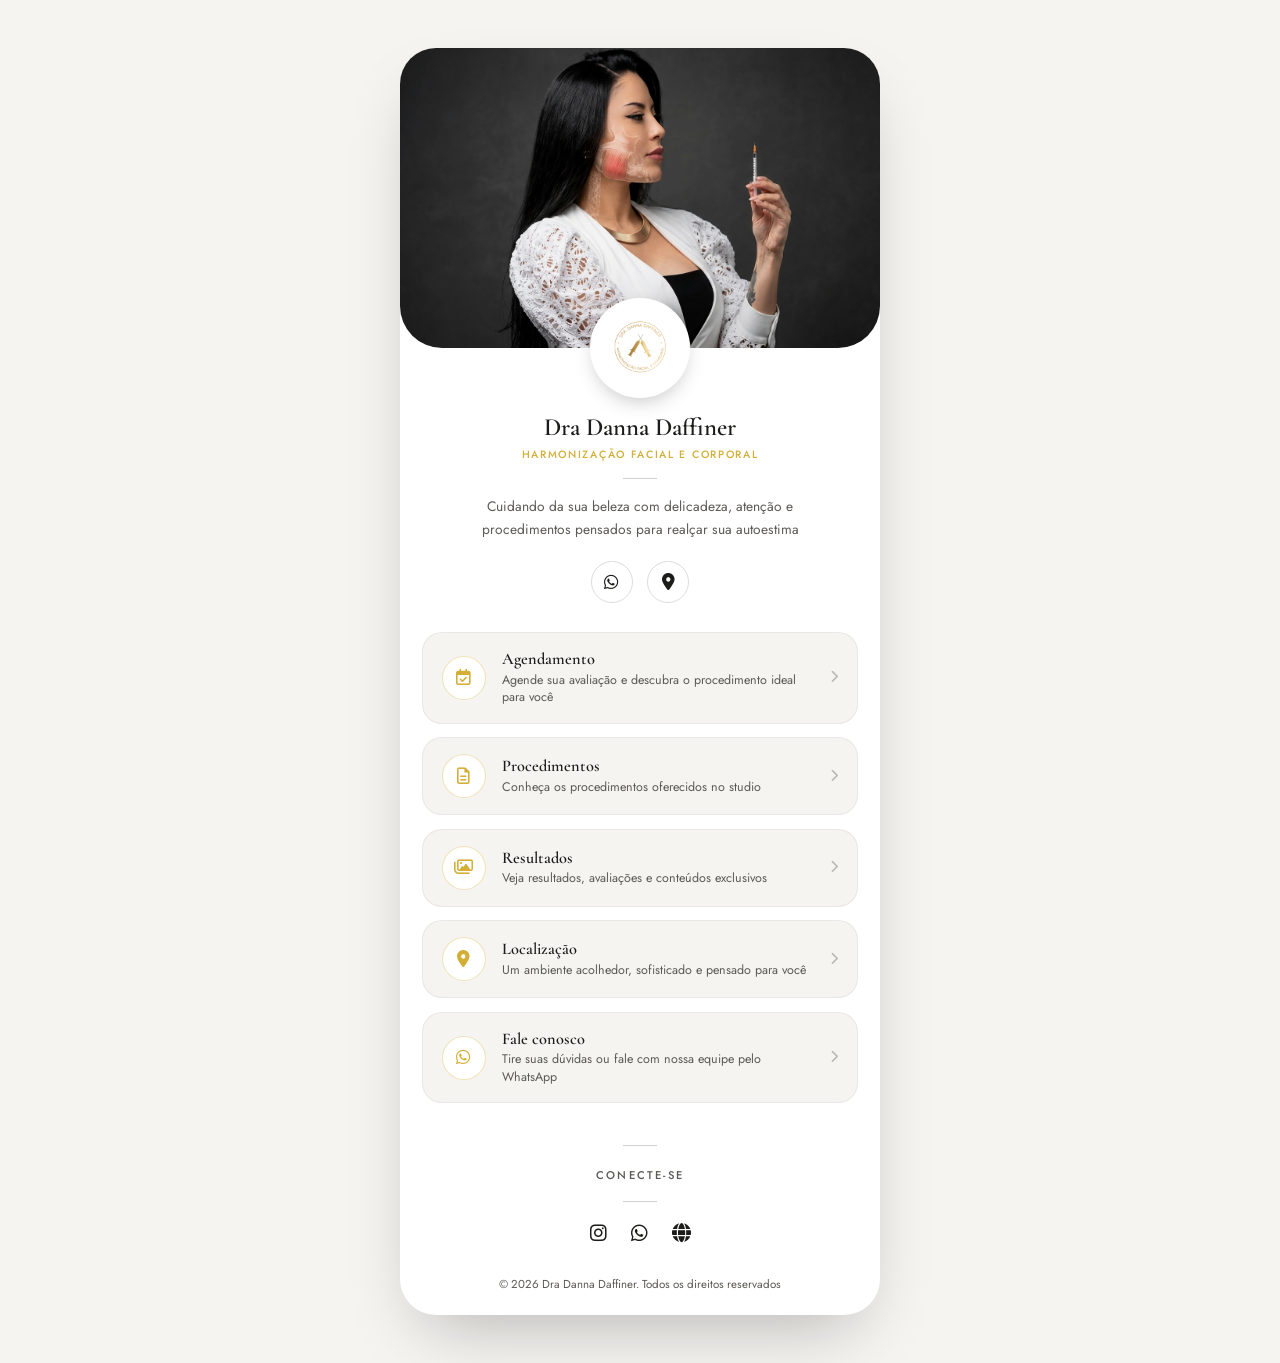
==== link-bio/index.html @ 5c9fcd3d "Initial commit: site da Dra Danna Daffiner Landing page com hero, carrossel de serviços, marquee de " ====
<!DOCTYPE html>
<html lang="pt-BR">
<head>
<meta charset="UTF-8">
<meta name="viewport" content="width=device-width, initial-scale=1.0">
<title>Dra Danna Daffiner | Link na bio</title>
<meta name="description" content="Todos os links da Dra Danna Daffiner em um só lugar">

<link rel="preconnect" href="https://fonts.googleapis.com">
<link rel="preconnect" href="https://fonts.gstatic.com" crossorigin>
<link href="https://fonts.googleapis.com/css2?family=Cormorant+Garamond:wght@400;500;600;700&family=Jost:wght@300;400;500;600&display=swap" rel="stylesheet">

<link rel="stylesheet" href="https://cdnjs.cloudflare.com/ajax/libs/font-awesome/6.5.1/css/all.min.css">

<link rel="stylesheet" href="../css/style.css">
<link rel="stylesheet" href="../css/link-bio.css">
</head>
<body class="linkbio-body">

<main class="linkbio">
  <div class="linkbio-photo">
    <img src="../assets/Danna.jpg" alt="Dra Danna Daffiner">
  </div>

  <div class="linkbio-brand">
    <img src="../assets/logo-badge.png" alt="Dra Danna Daffiner" class="linkbio-logo">
    <h1 class="linkbio-name">Dra Danna Daffiner</h1>
    <span class="linkbio-sub">Harmonização facial e corporal</span>
    <div class="linkbio-divider"></div>
    <p class="linkbio-tagline">Cuidando da sua beleza com delicadeza, atenção e procedimentos pensados para realçar sua autoestima</p>

    <div class="linkbio-quicklinks">
      <a href="https://wa.me/5500000000000" target="_blank" rel="noopener" aria-label="WhatsApp"><i class="fa-brands fa-whatsapp"></i></a>
      <a href="#" target="_blank" rel="noopener" aria-label="Localização"><i class="fa-solid fa-location-dot"></i></a>
    </div>
  </div>

  <nav class="linkbio-links">
    <a class="linkbio-item" href="../index.html#contato">
      <span class="linkbio-icon"><i class="fa-regular fa-calendar-check"></i></span>
      <span class="linkbio-text">
        <strong>Agendamento</strong>
        <small>Agende sua avaliação e descubra o procedimento ideal para você</small>
      </span>
      <i class="fa-solid fa-chevron-right linkbio-chevron"></i>
    </a>

    <a class="linkbio-item" href="../index.html#servicos">
      <span class="linkbio-icon"><i class="fa-regular fa-file-lines"></i></span>
      <span class="linkbio-text">
        <strong>Procedimentos</strong>
        <small>Conheça os procedimentos oferecidos no studio</small>
      </span>
      <i class="fa-solid fa-chevron-right linkbio-chevron"></i>
    </a>

    <a class="linkbio-item" href="#">
      <span class="linkbio-icon"><i class="fa-regular fa-images"></i></span>
      <span class="linkbio-text">
        <strong>Resultados</strong>
        <small>Veja resultados, avaliações e conteúdos exclusivos</small>
      </span>
      <i class="fa-solid fa-chevron-right linkbio-chevron"></i>
    </a>

    <a class="linkbio-item" href="#">
      <span class="linkbio-icon"><i class="fa-solid fa-location-dot"></i></span>
      <span class="linkbio-text">
        <strong>Localização</strong>
        <small>Um ambiente acolhedor, sofisticado e pensado para você</small>
      </span>
      <i class="fa-solid fa-chevron-right linkbio-chevron"></i>
    </a>

    <a class="linkbio-item" href="https://wa.me/5500000000000" target="_blank" rel="noopener">
      <span class="linkbio-icon"><i class="fa-brands fa-whatsapp"></i></span>
      <span class="linkbio-text">
        <strong>Fale conosco</strong>
        <small>Tire suas dúvidas ou fale com nossa equipe pelo WhatsApp</small>
      </span>
      <i class="fa-solid fa-chevron-right linkbio-chevron"></i>
    </a>
  </nav>

  <div class="linkbio-connect">
    <div class="linkbio-divider"></div>
    <span>Conecte-se</span>
    <div class="linkbio-divider"></div>
    <div class="linkbio-social">
      <a href="#" target="_blank" rel="noopener" aria-label="Instagram"><i class="fa-brands fa-instagram"></i></a>
      <a href="https://wa.me/5500000000000" target="_blank" rel="noopener" aria-label="WhatsApp"><i class="fa-brands fa-whatsapp"></i></a>
      <a href="#" target="_blank" rel="noopener" aria-label="Site"><i class="fa-solid fa-globe"></i></a>
    </div>
  </div>

  <p class="linkbio-copy">&copy; <span id="year"></span> Dra Danna Daffiner. Todos os direitos reservados</p>
</main>

<script>
  document.getElementById('year').textContent = new Date().getFullYear();
</script>
</body>
</html>
---- css/style.css ----
﻿/* ============================================
   DRA DANNA DAFF â€” Design System (placeholder)
   Paleta neutra atÃ© recebermos logo/cores reais
   ============================================ */
:root{
  --ink:#1c1c1a;
  --ink-soft:#5c5a56;
  --accent:#8a7a6a;
  --accent-dark:#6e6053;
  --gold:#d3af37;
  --white:#ffffff;
  --off-white:#f6f4f1;
  --dark:#141311;

  --font-title:'Cormorant Garamond', serif;
  --font-body:'Jost', sans-serif;

  --radius:4px;
  --ease: cubic-bezier(.16,.84,.44,1);
}

*,*::before,*::after{box-sizing:border-box;margin:0;padding:0;}
html{scroll-behavior:smooth;overflow-x:hidden;}
body{
  font-family:var(--font-body);
  color:var(--ink);
  background:var(--white);
  overflow-x:hidden;
  -webkit-font-smoothing:antialiased;
}
img{max-width:100%;display:block;}
a{text-decoration:none;color:inherit;}
ul{list-style:none;}
button{font-family:inherit;cursor:pointer;background:none;border:none;}
.container{width:100%;max-width:1180px;margin:0 auto;padding:0 clamp(20px,4vw,56px);}

h1,h2,h3{font-family:var(--font-title);font-weight:600;}

.kicker{
  display:inline-block;font-family:var(--font-body);
  font-size:.76rem;font-weight:500;letter-spacing:.18em;text-transform:uppercase;
  color:var(--accent-dark);margin-bottom:1.1rem;
}
.accent{color:var(--accent-dark);font-style:italic;}

/* ============ Buttons ============ */
.btn{
  display:inline-flex;align-items:center;gap:10px;
  padding:.9rem 2rem;border-radius:var(--radius);border:1px solid transparent;
  font-size:.86rem;font-weight:500;letter-spacing:.02em;
  transition:background .3s var(--ease), color .3s var(--ease), border-color .3s var(--ease);
}
.btn-lg{padding:1.05rem 2.4rem;}
.btn-primary{background:var(--ink);color:var(--white);}
.btn-primary:hover{background:var(--accent-dark);}
.btn-outline{background:transparent;color:var(--ink);border-color:rgba(28,28,26,.25);}
.btn-outline:hover{border-color:var(--ink);}

/* ============ Header ============ */
.site-header{
  position:fixed;top:0;left:0;right:0;z-index:500;
  background:transparent;border-bottom:1px solid transparent;
  transition:background .35s var(--ease), border-color .35s var(--ease);
}
.site-header.scrolled{
  background:url('../assets/fndheader.jpg') center/cover;
  border-bottom-color:rgba(28,28,26,.1);
}
.site-header.scrolled::before{
  content:'';position:absolute;top:0;left:0;bottom:0;
  width:clamp(240px,28vw,420px);
  background:linear-gradient(to right, rgba(255,255,255,.97) 0%, rgba(255,255,255,.97) 50%, rgba(255,255,255,0) 100%);
  pointer-events:none;z-index:0;
}
.header-inner{position:relative;z-index:1;display:flex;align-items:center;justify-content:space-between;padding:2px clamp(20px,4vw,56px);}
.brand{display:flex;align-items:center;}
.brand-logo{height:140px;width:auto;}

.main-nav ul{display:flex;gap:2.2rem;}
.main-nav a{position:relative;font-size:.86rem;font-weight:400;color:rgba(255,255,255,.85);padding:6px 0;transition:color .3s;}
.main-nav a::after{content:'';position:absolute;left:0;bottom:0;height:1px;width:0;background:var(--white);transition:width .3s var(--ease);}
.main-nav a:hover,.main-nav a.active{color:var(--white);}
.main-nav a:hover::after,.main-nav a.active::after{width:100%;}

.site-header.scrolled .main-nav a{color:var(--ink-soft);}
.site-header.scrolled .main-nav a::after{background:var(--ink);}
.site-header.scrolled .main-nav a:hover,.site-header.scrolled .main-nav a.active{color:var(--ink);}

.header-actions{display:flex;align-items:center;gap:1.2rem;}
.header-cta{padding:.6rem 1.3rem;font-size:.8rem;}
.nav-toggle{display:none;flex-direction:column;justify-content:center;gap:5px;width:32px;height:32px;}
.nav-toggle span{width:100%;height:1.5px;background:var(--white);transition:.3s;}
.site-header.scrolled .nav-toggle span{background:var(--ink);}

.mobile-nav{
  display:none;background:var(--white);border-top:1px solid rgba(28,28,26,.08);
  max-height:0;overflow:hidden;transition:max-height .4s var(--ease);
}
.mobile-nav.is-open{max-height:340px;}
.mobile-nav ul{display:flex;flex-direction:column;padding:.5rem clamp(20px,4vw,56px) 1.2rem;}
.mobile-nav a{display:block;padding:.75rem 0;color:var(--ink-soft);font-size:.9rem;border-bottom:1px solid rgba(28,28,26,.06);}
.mobile-nav li:last-child a{border-bottom:none;}

/* ============ Hero ============ */
.hero{
  position:relative;
  min-height:100vh;
  min-height:100svh;
  width:100%;
  background-size:cover;background-position:center top;background-repeat:no-repeat;
  display:flex;align-items:flex-end;
  padding:calc(88px + 3rem) 0 5.5rem;
}
.hero::before{
  content:'';position:absolute;inset:0;
  background:linear-gradient(to top, rgba(10,9,8,.85) 0%, rgba(10,9,8,.4) 42%, rgba(10,9,8,0) 78%);
}
.hero-inner{position:relative;z-index:2;max-width:540px;}
.hero .kicker{color:var(--white);opacity:.92;}
.hero h1{
  color:var(--white);text-transform:uppercase;
  font-size:clamp(2.4rem,5.4vw,3.9rem);line-height:1.15;
}
.hero p{color:rgba(255,255,255,.86);font-size:1rem;line-height:1.7;max-width:440px;margin:1.5rem 0 0;}
.hero-cta{
  display:inline-flex;align-items:center;gap:.8rem;margin-top:2.3rem;
  color:var(--white);font-family:var(--font-body);font-size:.78rem;font-weight:500;
  letter-spacing:.14em;text-transform:uppercase;
  border-bottom:1px solid rgba(255,255,255,.4);padding-bottom:.5rem;
  transition:border-color .3s var(--ease), gap .3s var(--ease);
}
.hero-cta i{font-size:.72rem;transition:transform .3s var(--ease);}
.hero-cta:hover{border-color:var(--white);gap:1.1rem;}

/* ============ Section head ============ */
.section-head{text-align:center;max-width:600px;margin:0 auto 3rem;}
.section-head h2{font-size:clamp(1.8rem,3vw,2.3rem);}
.section-sub{color:var(--ink-soft);font-size:.92rem;margin-top:.8rem;line-height:1.6;}

/* ============ ServiÃ§os ============ */
.servicos{padding:6.5rem 0 5.5rem;position:relative;overflow:hidden;}
.servicos::before,.servicos::after{
  content:'';position:absolute;border-radius:50%;
  border:1px solid rgba(211,175,55,.16);pointer-events:none;z-index:0;
}
.servicos::before{width:620px;height:620px;top:-260px;right:-200px;}
.servicos::after{width:340px;height:340px;bottom:-160px;left:-140px;border-color:rgba(211,175,55,.12);}
.servicos .container,.servicos-carousel{position:relative;z-index:1;}

.servicos-carousel{position:relative;padding:.5rem 0;}

.servicos-track{
  --visible:4;--gap:1.8rem;
  display:flex;gap:var(--gap);overflow-x:auto;scroll-behavior:smooth;
  padding:.5rem clamp(56px,7vw,96px) 1.2rem;
  cursor:grab;
  scrollbar-width:none;-ms-overflow-style:none;
}
.servicos-track::-webkit-scrollbar{display:none;}
.servicos-track.dragging{cursor:grabbing;scroll-snap-type:none;}

.servico-item{
  flex:0 0 auto;
  width:calc((100% - (var(--visible) - 1) * var(--gap)) / var(--visible));
  display:flex;flex-direction:column;align-items:center;text-align:center;
  user-select:none;-webkit-user-select:none;
}
.servico-circle{
  width:100%;aspect-ratio:1/1;max-width:150px;border-radius:50%;box-sizing:border-box;
  border:2px solid var(--gold);background:var(--off-white);
  display:flex;align-items:center;justify-content:center;
}
.servico-circle i{font-size:1.5rem;color:var(--gold);opacity:.45;}
.servico-nome{
  margin-top:1.1rem;font-size:.84rem;font-weight:500;letter-spacing:.02em;
  color:var(--ink);line-height:1.35;
}

.carousel-arrow{
  position:absolute;top:75px;transform:translateY(-50%);z-index:3;
  width:44px;height:44px;border-radius:50%;
  background:var(--white);border:1px solid rgba(28,28,26,.15);
  display:flex;align-items:center;justify-content:center;
  font-size:.8rem;color:var(--ink);
  transition:border-color .3s var(--ease), background .3s var(--ease);
}
.carousel-arrow:hover{border-color:var(--gold);color:var(--gold);}
.carousel-prev{left:clamp(6px,2vw,28px);}
.carousel-next{right:clamp(6px,2vw,28px);}

/* ============ Marquee de procedimentos ============ */
.procedimentos-marquee{background:var(--gold);overflow:hidden;padding:1.4rem 0;}
.marquee-track{display:flex;width:max-content;animation:marquee 42s linear infinite;}
.procedimentos-marquee:hover .marquee-track{animation-play-state:paused;}
.marquee-group{display:flex;align-items:center;}
.marquee-group span{
  display:inline-flex;align-items:center;white-space:nowrap;
  font-family:var(--font-title);font-weight:600;
  font-size:1.25rem;color:var(--white);padding:0 1.5rem;
}
.marquee-group span:not(:last-child)::after{
  content:'\00B7';display:inline-block;margin-left:1.5rem;
  font-family:var(--font-body);opacity:.6;color:var(--white);
}
@keyframes marquee{from{transform:translateX(0);}to{transform:translateX(-50%);}}

/* ============ Sobre ============ */
.sobre{background:var(--dark);color:var(--white);padding:6.5rem 0;text-align:center;position:relative;overflow:hidden;}
.sobre::before{
  content:'';position:absolute;top:50%;left:50%;
  width:min(70vw,780px);height:min(70vw,780px);
  transform:translate(-50%,-50%);
  border:1px solid rgba(211,175,55,.22);border-radius:50%;
  pointer-events:none;z-index:0;
}
.sobre::after{
  content:'';position:absolute;top:50%;left:50%;
  width:min(48vw,540px);height:min(48vw,540px);
  transform:translate(-50%,-50%);
  border:1px solid rgba(211,175,55,.14);border-radius:50%;
  pointer-events:none;z-index:0;
}
.sobre-inner{max-width:660px;margin:0 auto;position:relative;z-index:1;}
.sobre h2{font-size:clamp(1.8rem,3.2vw,2.4rem);margin-bottom:1.2rem;}
.sobre p{color:rgba(255,255,255,.68);line-height:1.8;margin-bottom:1.8rem;}
.sobre .btn{border-color:rgba(255,255,255,.35);color:var(--white);}
.sobre .btn:hover{border-color:var(--white);}

/* ============ Contato ============ */
.contato{padding:6.5rem 0;}
.contato-actions{display:flex;gap:1rem;justify-content:center;flex-wrap:wrap;}

/* ============ Footer ============ */
.site-footer{background:var(--off-white);color:var(--ink-soft);padding:4rem 0 0;border-top:1px solid rgba(28,28,26,.08);}
.footer-inner{display:grid;grid-template-columns:1.6fr 1fr 1fr;gap:2.5rem;padding-bottom:2.5rem;}
.footer-logo{font-family:var(--font-title);font-weight:600;font-style:italic;font-size:1.3rem;color:var(--ink);display:block;margin-bottom:.8rem;}
.footer-brand p{font-size:.86rem;line-height:1.7;}
.footer-social{display:flex;gap:1.1rem;margin-top:1.3rem;}
.footer-social a{font-size:1rem;color:var(--ink-soft);transition:color .3s;}
.footer-social a:hover{color:var(--ink);}
.footer-col h4{font-family:var(--font-title);font-weight:600;color:var(--ink);font-size:1.05rem;margin-bottom:1.1rem;}
.footer-col ul{display:flex;flex-direction:column;gap:.6rem;font-size:.85rem;}
.footer-col li{display:flex;align-items:flex-start;gap:8px;}
.footer-col i{color:var(--accent-dark);margin-top:3px;}
.footer-col a:hover{color:var(--ink);}
.footer-bottom{padding:1.4rem 0;text-align:center;font-size:.78rem;color:var(--ink-soft);border-top:1px solid rgba(28,28,26,.08);}

/* ============ WhatsApp Float ============ */
.whatsapp-float{
  position:fixed;bottom:24px;right:24px;z-index:400;
  width:52px;height:52px;border-radius:50%;
  background:#25D366;color:var(--white);font-size:1.4rem;
  display:flex;align-items:center;justify-content:center;
  box-shadow:0 6px 18px -6px rgba(0,0,0,.35);
}

/* ============ Responsive ============ */
@media (max-width:960px){
  .cards-grid{grid-template-columns:1fr;}
  .footer-inner{grid-template-columns:1fr 1fr;}
  .footer-brand{grid-column:1/-1;}
}

@media (max-width:800px){
  .main-nav{display:none;}
  .header-cta span{display:none;}
  .header-cta{padding:.6rem;}
  .nav-toggle{display:flex;}
  .nav-toggle.is-active span:nth-child(1){transform:translateY(6.5px) rotate(45deg);}
  .nav-toggle.is-active span:nth-child(2){opacity:0;}
  .nav-toggle.is-active span:nth-child(3){transform:translateY(-6.5px) rotate(-45deg);}
  .mobile-nav{display:block;}
  .brand-logo{height:118px;}
  .site-header.scrolled::before{width:60vw;}
}

@media (max-width:560px){
  .footer-inner{grid-template-columns:1fr;text-align:center;}
  .footer-social{justify-content:center;}
  .footer-col li{justify-content:center;}
  .contato-actions{flex-direction:column;}
  .contato-actions .btn{width:100%;justify-content:center;}

  .hero{padding:calc(88px + 2rem) 0 3.5rem;}
  .hero-inner{max-width:100%;}
  .hero p{max-width:100%;}

  .servicos-track{--visible:2;--gap:1rem;padding:.5rem 48px 1.2rem;}
  .servico-circle{max-width:112px;}
  .servico-circle i{font-size:1.2rem;}
  .servico-nome{font-size:.78rem;}
  .carousel-arrow{width:36px;height:36px;font-size:.7rem;}
  .carousel-prev{left:4px;}
  .carousel-next{right:4px;}
}
---- css/link-bio.css ----
/* ============================================
   DRA DANNA DAFF — Link na bio
   ============================================ */

.linkbio-body{
  background:var(--off-white);
  min-height:100vh;
  display:flex;
  justify-content:center;
  padding:0;
}

.linkbio{
  width:100%;max-width:480px;
  background:var(--white);
  position:relative;
  overflow:hidden;
  padding-bottom:1rem;
}

.linkbio-photo{
  position:relative;height:300px;overflow:hidden;
  border-radius:0 0 42px 42px;
}
.linkbio-photo img{
  width:100%;height:100%;object-fit:cover;object-position:center 15%;
}

.linkbio-brand{
  text-align:center;padding:0 1.6rem 0;
  position:relative;z-index:2;
}
.linkbio-logo{
  width:100px;height:100px;border-radius:50%;
  margin:-50px auto 0;display:block;
  background:var(--white);
  box-shadow:0 8px 22px -8px rgba(0,0,0,.3);
}
.linkbio-name{
  font-family:var(--font-title);font-weight:600;font-size:1.55rem;
  color:var(--ink);margin-top:.9rem;
}
.linkbio-sub{
  display:block;font-size:.66rem;font-weight:500;letter-spacing:.16em;
  text-transform:uppercase;color:var(--gold);margin-top:.3rem;
}
.linkbio-divider{
  width:34px;height:1px;background:rgba(28,28,26,.2);margin:1rem auto;
}
.linkbio-tagline{
  font-size:.86rem;line-height:1.65;color:var(--ink-soft);
  max-width:320px;margin:0 auto;
}
.linkbio-quicklinks{
  display:flex;justify-content:center;gap:.9rem;margin-top:1.3rem;
}
.linkbio-quicklinks a{
  width:42px;height:42px;border-radius:50%;
  border:1px solid rgba(28,28,26,.15);
  display:flex;align-items:center;justify-content:center;
  color:var(--ink);font-size:1.05rem;
  transition:border-color .3s var(--ease), color .3s var(--ease);
}
.linkbio-quicklinks a:hover{border-color:var(--gold);color:var(--gold);}

.linkbio-links{
  display:flex;flex-direction:column;gap:.85rem;
  padding:1.8rem 1.4rem 0;
}
.linkbio-item{
  display:flex;align-items:center;gap:1rem;
  background:var(--off-white);border-radius:20px;
  padding:1rem 1.15rem;border:1px solid rgba(28,28,26,.06);
  transition:border-color .3s var(--ease), transform .3s var(--ease);
}
.linkbio-item:hover{border-color:var(--gold);transform:translateY(-2px);}
.linkbio-icon{
  width:44px;height:44px;flex-shrink:0;border-radius:50%;
  background:var(--white);border:1px solid rgba(211,175,55,.35);
  display:flex;align-items:center;justify-content:center;
  color:var(--gold);font-size:1.05rem;
}
.linkbio-text{flex:1;min-width:0;}
.linkbio-text strong{
  display:block;font-family:var(--font-title);font-weight:600;
  font-size:1.02rem;color:var(--ink);margin-bottom:.15rem;
}
.linkbio-text small{
  display:block;font-size:.78rem;line-height:1.4;color:var(--ink-soft);
}
.linkbio-chevron{color:rgba(28,28,26,.28);font-size:.8rem;flex-shrink:0;}

.linkbio-connect{text-align:center;margin-top:2.6rem;padding:0 1.4rem;}
.linkbio-connect span{
  font-size:.7rem;font-weight:500;letter-spacing:.2em;
  text-transform:uppercase;color:var(--ink-soft);
}
.linkbio-social{display:flex;justify-content:center;gap:1.5rem;margin-top:1.1rem;}
.linkbio-social a{color:var(--ink);font-size:1.2rem;transition:color .3s var(--ease);}
.linkbio-social a:hover{color:var(--gold);}

.linkbio-copy{
  text-align:center;font-size:.72rem;color:var(--ink-soft);
  padding:1.8rem 1.4rem .4rem;
}

@media (min-width:560px){
  .linkbio-body{padding:3rem 1rem;align-items:flex-start;}
  .linkbio{
    border-radius:36px;
    box-shadow:0 30px 70px -24px rgba(0,0,0,.28);
  }
}
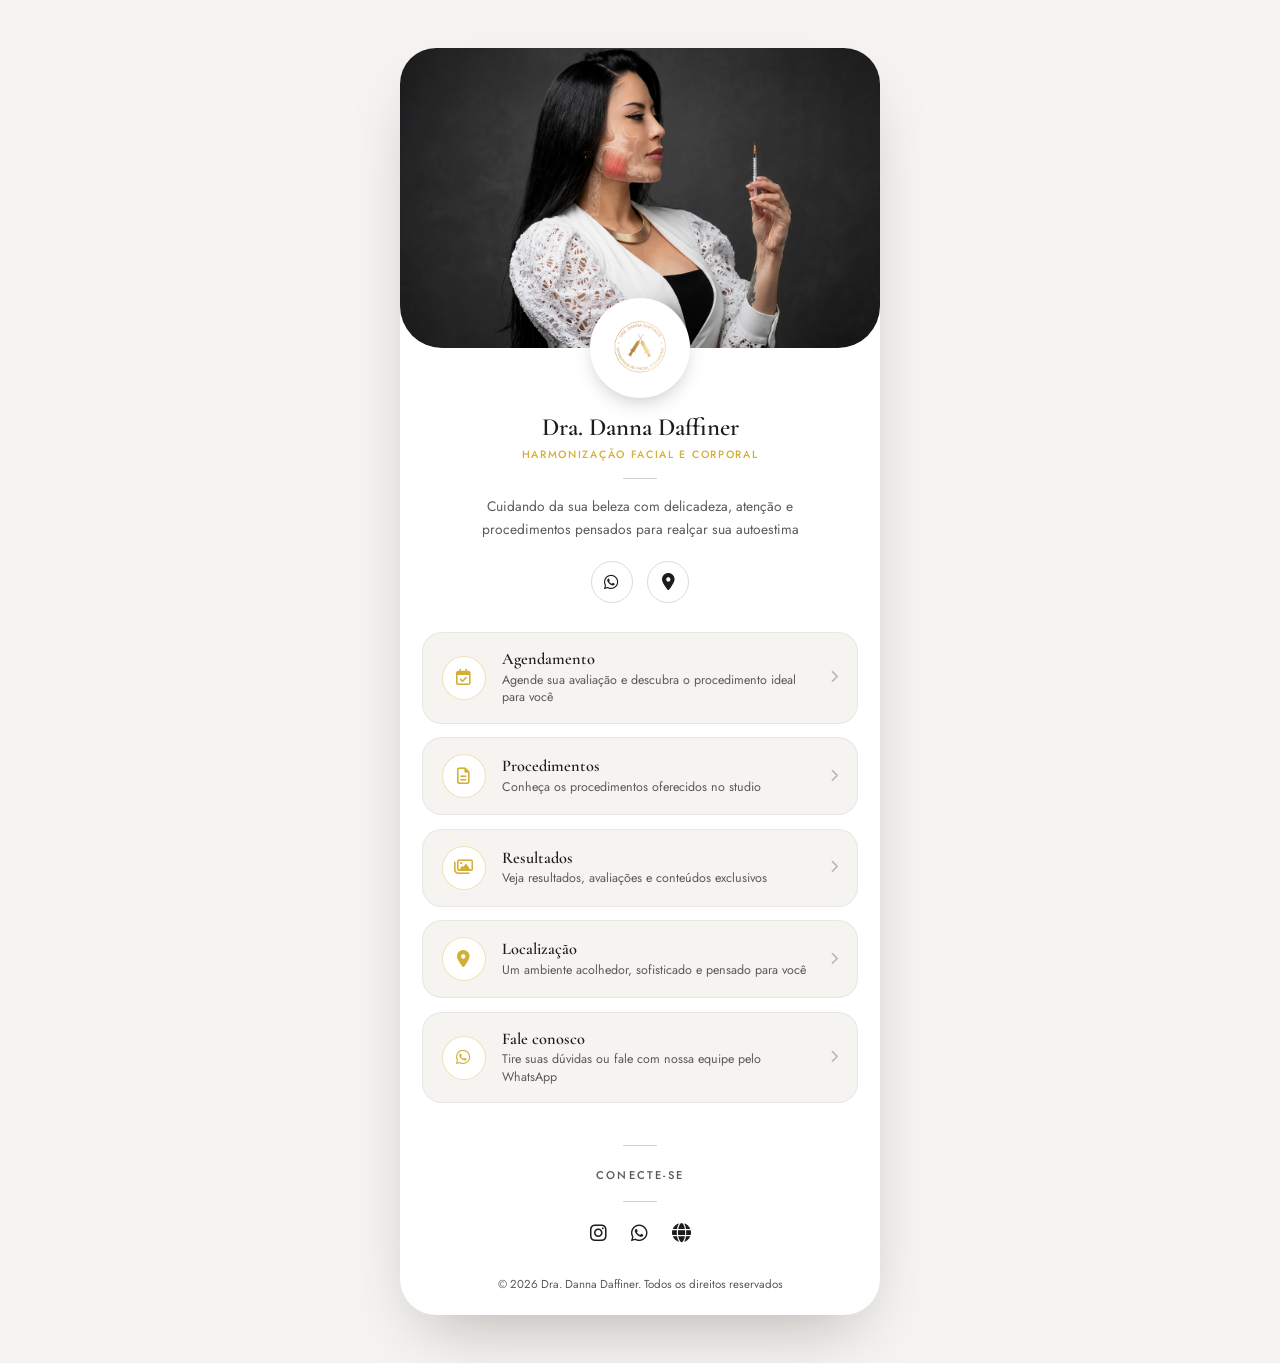
==== commit bd9b7509: "Aplica revisao de conteudo e adiciona novas fotos de procedimentos Padroniza o nome da marca para "D" ====
--- a/link-bio/index.html
+++ b/link-bio/index.html
@@ -3,8 +3,8 @@
 <head>
 <meta charset="UTF-8">
 <meta name="viewport" content="width=device-width, initial-scale=1.0">
-<title>Dra Danna Daffiner | Link na bio</title>
-<meta name="description" content="Todos os links da Dra Danna Daffiner em um só lugar">
+<title>Dra. Danna Daffiner | Link na bio</title>
+<meta name="description" content="Todos os links da Dra. Danna Daffiner em um só lugar">
 
 <link rel="preconnect" href="https://fonts.googleapis.com">
 <link rel="preconnect" href="https://fonts.gstatic.com" crossorigin>
@@ -19,12 +19,12 @@
 
 <main class="linkbio">
   <div class="linkbio-photo">
-    <img src="../assets/Danna.jpg" alt="Dra Danna Daffiner">
+    <img src="../assets/Danna.jpg" alt="Dra. Danna Daffiner">
   </div>
 
   <div class="linkbio-brand">
-    <img src="../assets/logo-badge.png" alt="Dra Danna Daffiner" class="linkbio-logo">
-    <h1 class="linkbio-name">Dra Danna Daffiner</h1>
+    <img src="../assets/logo-badge.png" alt="Dra. Danna Daffiner" class="linkbio-logo">
+    <h1 class="linkbio-name">Dra. Danna Daffiner</h1>
     <span class="linkbio-sub">Harmonização facial e corporal</span>
     <div class="linkbio-divider"></div>
     <p class="linkbio-tagline">Cuidando da sua beleza com delicadeza, atenção e procedimentos pensados para realçar sua autoestima</p>
@@ -54,7 +54,7 @@
       <i class="fa-solid fa-chevron-right linkbio-chevron"></i>
     </a>
 
-    <a class="linkbio-item" href="#">
+    <a class="linkbio-item" href="../index.html#resultados">
       <span class="linkbio-icon"><i class="fa-regular fa-images"></i></span>
       <span class="linkbio-text">
         <strong>Resultados</strong>
@@ -93,7 +93,7 @@
     </div>
   </div>
 
-  <p class="linkbio-copy">&copy; <span id="year"></span> Dra Danna Daffiner. Todos os direitos reservados</p>
+  <p class="linkbio-copy">&copy; <span id="year"></span> Dra. Danna Daffiner. Todos os direitos reservados</p>
 </main>
 
 <script>
--- a/css/style.css
+++ b/css/style.css
@@ -132,6 +132,32 @@
 .hero-cta i{font-size:.72rem;transition:transform .3s var(--ease);}
 .hero-cta:hover{border-color:var(--white);gap:1.1rem;}
 
+/* ============ Vídeo ============ */
+.video-section{background:var(--off-white);padding:5.5rem 0;}
+.video-wrap{
+  position:relative;width:min(100%,380px);margin:0 auto;
+  aspect-ratio:9/16;
+}
+.video-frame{
+  position:absolute;top:-16px;left:-16px;right:16px;bottom:16px;
+  border:1px solid var(--gold);border-radius:var(--radius);
+  pointer-events:none;z-index:0;
+}
+.video-player{
+  position:relative;z-index:1;width:100%;height:100%;
+  object-fit:cover;border-radius:var(--radius);display:block;
+  box-shadow:0 24px 50px -20px rgba(20,19,17,.35);
+}
+.video-sound{
+  position:absolute;z-index:2;bottom:16px;right:16px;
+  width:42px;height:42px;border-radius:50%;
+  background:rgba(20,19,17,.55);backdrop-filter:blur(4px);
+  color:var(--white);font-size:1rem;
+  display:flex;align-items:center;justify-content:center;
+  transition:background .3s var(--ease);
+}
+.video-sound:hover{background:rgba(20,19,17,.78);}
+
 /* ============ Section head ============ */
 .section-head{text-align:center;max-width:600px;margin:0 auto 3rem;}
 .section-head h2{font-size:clamp(1.8rem,3vw,2.3rem);}
@@ -167,10 +193,17 @@
 }
 .servico-circle{
   width:100%;aspect-ratio:1/1;max-width:150px;border-radius:50%;box-sizing:border-box;
-  border:2px solid var(--gold);background:var(--off-white);
+  border:2px solid var(--gold);background:var(--off-white);overflow:hidden;
   display:flex;align-items:center;justify-content:center;
+  box-shadow:0 8px 22px -6px rgba(211,175,55,.35);
+  transition:box-shadow .3s var(--ease), transform .3s var(--ease);
+}
+.servico-item:hover .servico-circle{
+  box-shadow:0 10px 28px -6px rgba(211,175,55,.55);
+  transform:translateY(-3px);
 }
 .servico-circle i{font-size:1.5rem;color:var(--gold);opacity:.45;}
+.servico-circle img{width:100%;height:100%;object-fit:cover;display:block;}
 .servico-nome{
   margin-top:1.1rem;font-size:.84rem;font-weight:500;letter-spacing:.02em;
   color:var(--ink);line-height:1.35;
@@ -220,11 +253,81 @@
   border:1px solid rgba(211,175,55,.14);border-radius:50%;
   pointer-events:none;z-index:0;
 }
-.sobre-inner{max-width:660px;margin:0 auto;position:relative;z-index:1;}
+.sobre-inner{
+  max-width:1180px;margin:0 auto;position:relative;z-index:1;
+  display:grid;grid-template-columns:.85fr 1fr;gap:clamp(2.5rem,5vw,5rem);
+  align-items:center;text-align:left;
+}
+.sobre-media{position:relative;}
+.sobre-frame{
+  position:absolute;top:-18px;left:-18px;right:18px;bottom:18px;
+  border:1px solid rgba(211,175,55,.55);border-radius:var(--radius);
+  z-index:0;
+}
+.sobre-media img{
+  position:relative;z-index:1;width:100%;border-radius:var(--radius);
+  display:block;
+}
 .sobre h2{font-size:clamp(1.8rem,3.2vw,2.4rem);margin-bottom:1.2rem;}
-.sobre p{color:rgba(255,255,255,.68);line-height:1.8;margin-bottom:1.8rem;}
-.sobre .btn{border-color:rgba(255,255,255,.35);color:var(--white);}
+.sobre p{color:rgba(255,255,255,.68);line-height:1.8;margin-bottom:1.4rem;}
+.sobre .btn{border-color:rgba(255,255,255,.35);color:var(--white);margin-top:.6rem;}
 .sobre .btn:hover{border-color:var(--white);}
+
+.sobre-stats{display:flex;align-items:center;gap:2rem;margin:1.8rem 0 2.2rem;}
+.sobre-stat{display:flex;flex-direction:column;}
+.sobre-stat strong{
+  font-family:var(--font-title);font-weight:600;font-size:clamp(1.8rem,3vw,2.3rem);
+  color:var(--gold);line-height:1;
+}
+.sobre-stat span{
+  font-size:.76rem;letter-spacing:.06em;text-transform:uppercase;
+  color:rgba(255,255,255,.6);margin-top:.5rem;
+}
+.sobre-stat-divider{width:1px;align-self:stretch;background:rgba(255,255,255,.18);}
+
+/* ============ Resultados (antes e depois) ============ */
+.resultados{padding:6.5rem 0;background:var(--white);}
+.resultados-grid{
+  display:grid;grid-template-columns:repeat(2,1fr);gap:1.8rem;
+}
+.resultado-item{position:relative;}
+.resultado-item:last-child:nth-child(odd){grid-column:1/-1;}
+.resultado-item:last-child:nth-child(odd) img{aspect-ratio:16/9;}
+.resultado-item img{
+  width:100%;aspect-ratio:4/3;object-fit:cover;
+  border-radius:var(--radius);border:1px solid var(--gold);display:block;
+}
+.resultado-nome{
+  display:block;margin-top:1rem;text-align:center;
+  font-family:var(--font-title);font-weight:600;font-size:1.05rem;
+  color:var(--ink);
+}
+
+/* ============ Localização ============ */
+.localizacao{padding:6.5rem 0;background:var(--off-white);}
+.localizacao-inner{
+  display:grid;grid-template-columns:.85fr 1fr;gap:clamp(2.5rem,5vw,5rem);
+  align-items:center;
+}
+.localizacao-content .kicker{margin-bottom:1.1rem;}
+.localizacao-content h2{font-size:clamp(1.8rem,3.2vw,2.3rem);margin-bottom:1rem;}
+.localizacao-content > p{color:var(--ink-soft);line-height:1.7;margin-bottom:1.2rem;}
+.localizacao-endereco{
+  display:flex;align-items:flex-start;gap:10px;
+  font-size:.95rem;color:var(--ink);margin-bottom:1.8rem !important;
+}
+.localizacao-endereco i{color:var(--gold);margin-top:3px;}
+.localizacao-mapa{position:relative;aspect-ratio:4/3.4;}
+.localizacao-frame{
+  position:absolute;top:-16px;right:-16px;left:16px;bottom:16px;
+  border:1px solid rgba(211,175,55,.5);border-radius:var(--radius);
+  pointer-events:none;z-index:0;
+}
+.localizacao-mapa-inner{
+  position:relative;z-index:1;width:100%;height:100%;
+  border-radius:var(--radius);overflow:hidden;
+}
+.localizacao-mapa iframe{display:block;filter:grayscale(.15);}
 
 /* ============ Contato ============ */
 .contato{padding:6.5rem 0;}
@@ -259,6 +362,19 @@
   .cards-grid{grid-template-columns:1fr;}
   .footer-inner{grid-template-columns:1fr 1fr;}
   .footer-brand{grid-column:1/-1;}
+
+  .sobre-inner{grid-template-columns:1fr;text-align:center;}
+  .sobre-media{max-width:420px;margin:0 auto;}
+  .sobre-frame{top:-14px;left:-14px;right:14px;bottom:14px;}
+  .sobre-stats{justify-content:center;}
+  .sobre p{text-align:left;}
+
+  .localizacao-inner{grid-template-columns:1fr;text-align:center;}
+  .localizacao-content > p, .localizacao-endereco{text-align:left;}
+  .localizacao-mapa{max-width:480px;margin:0 auto;aspect-ratio:4/3.2;}
+  .localizacao-frame{top:-12px;right:-12px;left:12px;bottom:12px;}
+
+  .resultados-grid{grid-template-columns:1fr;max-width:420px;margin:0 auto;}
 }
 
 @media (max-width:800px){
